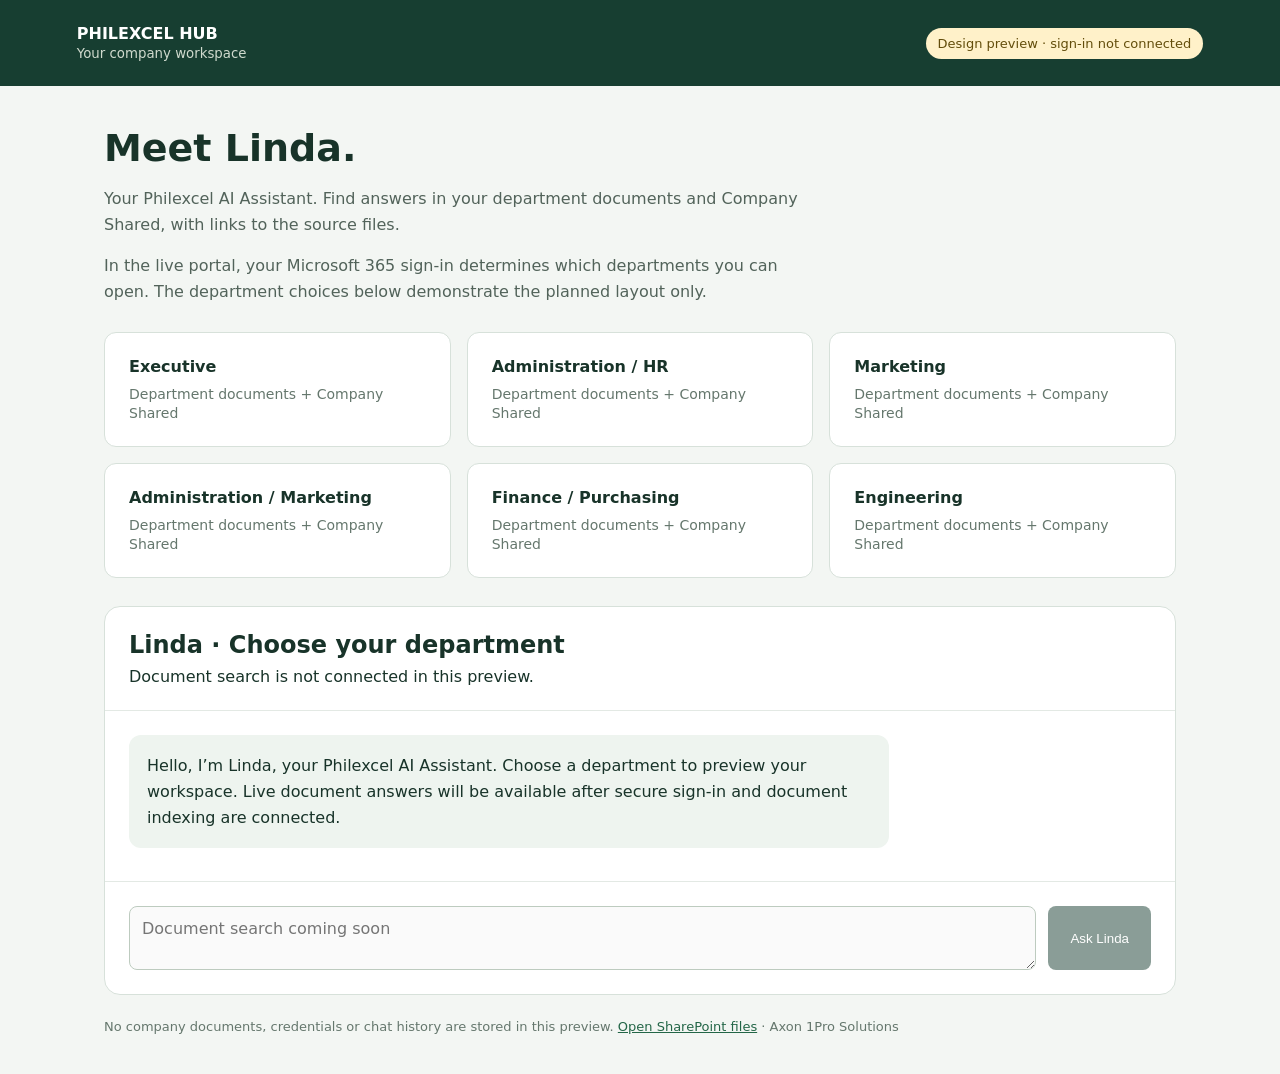
==== linda-preview.html @ a1e99a92 "Add clearly labeled Linda department chat design preview" ====
<!doctype html>
<html lang="en"><head><meta charset="utf-8"><meta name="viewport" content="width=device-width,initial-scale=1"><title>Linda | Philexcel AI Assistant</title>
<style>
:root{font:16px system-ui;color:#183329;background:#f3f6f3}*{box-sizing:border-box}body{margin:0}header{background:#173e31;color:white;padding:24px 6%;display:flex;justify-content:space-between;align-items:center}header small{color:#d0dace}main{max-width:1120px;margin:auto;padding:40px 24px}h1{font-size:38px;margin:0 0 12px}.intro{color:#52635a;max-width:720px;line-height:1.6}.badge{background:#fff1c9;color:#634d0b;padding:8px 12px;border-radius:20px;font-size:13px}.grid{display:grid;grid-template-columns:repeat(3,1fr);gap:16px;margin:28px 0}.dept{background:white;border:1px solid #d7e1da;text-align:left;padding:24px;border-radius:12px;font:inherit;color:inherit;cursor:pointer}.dept:hover,.dept[aria-pressed=true]{border-color:#277351;box-shadow:0 0 0 2px #277351}.dept strong{display:block;margin-bottom:8px}.dept span{font-size:14px;color:#65776d}.chat{background:white;border:1px solid #d7e1da;border-radius:16px;overflow:hidden}.chathead{padding:24px;border-bottom:1px solid #e3e9e4}h2{margin:0 0 8px}.messages{padding:24px;min-height:170px}.message{max-width:760px;line-height:1.6;background:#eef4ef;padding:18px;border-radius:12px;white-space:pre-wrap}.composer{display:flex;gap:12px;padding:24px;border-top:1px solid #e3e9e4}textarea{flex:1;resize:vertical;border:1px solid #bdcbbf;border-radius:8px;padding:12px;font:inherit}button.send{background:#173e31;color:white;border:0;border-radius:8px;padding:12px 22px}button:disabled{opacity:.5}footer{font-size:13px;color:#65776d;margin-top:24px}a{color:#236647}@media(max-width:700px){.grid{grid-template-columns:1fr}header{gap:16px;flex-wrap:wrap}h1{font-size:30px}.composer{flex-direction:column}}
</style></head><body><header><div><strong>PHILEXCEL HUB</strong><br><small>Your company workspace</small></div><span class="badge">Design preview · sign-in not connected</span></header>
<main><h1>Meet Linda.</h1><p class="intro">Your Philexcel AI Assistant. Find answers in your department documents and Company Shared, with links to the source files.</p><p class="intro">In the live portal, your Microsoft 365 sign-in determines which departments you can open. The department choices below demonstrate the planned layout only.</p>
<div class="grid" id="departments"></div>
<section class="chat" aria-label="Linda chat"><div class="chathead"><h2 id="heading">Linda · Choose your department</h2><div id="scope">Document search is not connected in this preview.</div></div>
<div class="messages" aria-live="polite"><div class="message" id="welcome">Hello, I’m Linda, your Philexcel AI Assistant. Choose a department to preview your workspace. Live document answers will be available after secure sign-in and document indexing are connected.</div></div>
<form class="composer"><textarea aria-label="Question for Linda" placeholder="Document search coming soon" disabled></textarea><button class="send" disabled>Ask Linda</button></form></section>
<footer>No company documents, credentials or chat history are stored in this preview. <a href="https://data.philexcel.com" target="_blank" rel="noopener">Open SharePoint files</a> · Axon 1Pro Solutions</footer></main>
<script>
const departments=['Executive','Administration / HR','Marketing','Administration / Marketing','Finance / Purchasing','Engineering'];
const grid=document.querySelector('#departments');
for(const name of departments){const b=document.createElement('button');b.className='dept';b.type='button';b.setAttribute('aria-pressed','false');const title=document.createElement('strong');title.textContent=name;const sub=document.createElement('span');sub.textContent='Department documents + Company Shared';b.append(title,sub);b.addEventListener('click',()=>{for(const item of grid.children)item.setAttribute('aria-pressed','false');b.setAttribute('aria-pressed','true');document.querySelector('#heading').textContent='Linda · '+name;document.querySelector('#scope').textContent='Planned search scope: '+name+' and Company Shared';document.querySelector('#welcome').textContent='Hello, I’m Linda. This is the '+name+' workspace preview. Once connected, I will search documents you are authorized to read and cite the source files. Document search is not active yet.'});grid.append(b)}
document.querySelector('form').addEventListener('submit',e=>e.preventDefault());
</script></body></html>
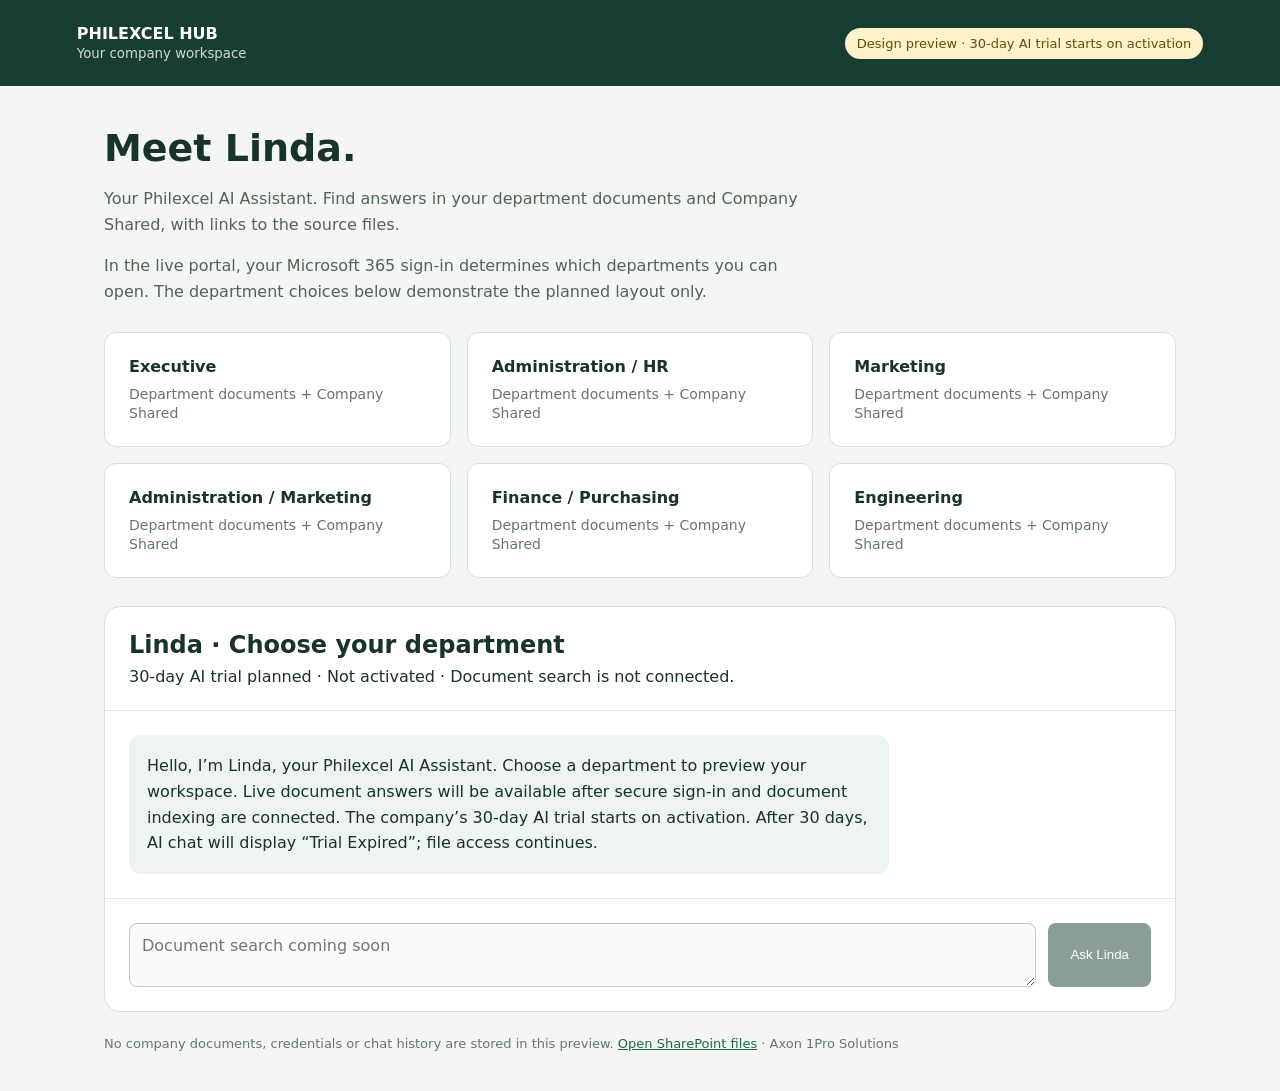
==== commit 82d77832: "Show Linda 30-day trial terms without starting a preview countdown" ====
--- a/linda-preview.html
+++ b/linda-preview.html
@@ -2,11 +2,11 @@
 <html lang="en"><head><meta charset="utf-8"><meta name="viewport" content="width=device-width,initial-scale=1"><title>Linda | Philexcel AI Assistant</title>
 <style>
 :root{font:16px system-ui;color:#183329;background:#f3f6f3}*{box-sizing:border-box}body{margin:0}header{background:#173e31;color:white;padding:24px 6%;display:flex;justify-content:space-between;align-items:center}header small{color:#d0dace}main{max-width:1120px;margin:auto;padding:40px 24px}h1{font-size:38px;margin:0 0 12px}.intro{color:#52635a;max-width:720px;line-height:1.6}.badge{background:#fff1c9;color:#634d0b;padding:8px 12px;border-radius:20px;font-size:13px}.grid{display:grid;grid-template-columns:repeat(3,1fr);gap:16px;margin:28px 0}.dept{background:white;border:1px solid #d7e1da;text-align:left;padding:24px;border-radius:12px;font:inherit;color:inherit;cursor:pointer}.dept:hover,.dept[aria-pressed=true]{border-color:#277351;box-shadow:0 0 0 2px #277351}.dept strong{display:block;margin-bottom:8px}.dept span{font-size:14px;color:#65776d}.chat{background:white;border:1px solid #d7e1da;border-radius:16px;overflow:hidden}.chathead{padding:24px;border-bottom:1px solid #e3e9e4}h2{margin:0 0 8px}.messages{padding:24px;min-height:170px}.message{max-width:760px;line-height:1.6;background:#eef4ef;padding:18px;border-radius:12px;white-space:pre-wrap}.composer{display:flex;gap:12px;padding:24px;border-top:1px solid #e3e9e4}textarea{flex:1;resize:vertical;border:1px solid #bdcbbf;border-radius:8px;padding:12px;font:inherit}button.send{background:#173e31;color:white;border:0;border-radius:8px;padding:12px 22px}button:disabled{opacity:.5}footer{font-size:13px;color:#65776d;margin-top:24px}a{color:#236647}@media(max-width:700px){.grid{grid-template-columns:1fr}header{gap:16px;flex-wrap:wrap}h1{font-size:30px}.composer{flex-direction:column}}
-</style></head><body><header><div><strong>PHILEXCEL HUB</strong><br><small>Your company workspace</small></div><span class="badge">Design preview · sign-in not connected</span></header>
+</style></head><body><header><div><strong>PHILEXCEL HUB</strong><br><small>Your company workspace</small></div><span class="badge">Design preview · 30-day AI trial starts on activation</span></header>
 <main><h1>Meet Linda.</h1><p class="intro">Your Philexcel AI Assistant. Find answers in your department documents and Company Shared, with links to the source files.</p><p class="intro">In the live portal, your Microsoft 365 sign-in determines which departments you can open. The department choices below demonstrate the planned layout only.</p>
 <div class="grid" id="departments"></div>
-<section class="chat" aria-label="Linda chat"><div class="chathead"><h2 id="heading">Linda · Choose your department</h2><div id="scope">Document search is not connected in this preview.</div></div>
-<div class="messages" aria-live="polite"><div class="message" id="welcome">Hello, I’m Linda, your Philexcel AI Assistant. Choose a department to preview your workspace. Live document answers will be available after secure sign-in and document indexing are connected.</div></div>
+<section class="chat" aria-label="Linda chat"><div class="chathead"><h2 id="heading">Linda · Choose your department</h2><div id="scope">30-day AI trial planned · Not activated · Document search is not connected.</div></div>
+<div class="messages" aria-live="polite"><div class="message" id="welcome">Hello, I’m Linda, your Philexcel AI Assistant. Choose a department to preview your workspace. Live document answers will be available after secure sign-in and document indexing are connected. The company’s 30-day AI trial starts on activation. After 30 days, AI chat will display “Trial Expired”; file access continues.</div></div>
 <form class="composer"><textarea aria-label="Question for Linda" placeholder="Document search coming soon" disabled></textarea><button class="send" disabled>Ask Linda</button></form></section>
 <footer>No company documents, credentials or chat history are stored in this preview. <a href="https://data.philexcel.com" target="_blank" rel="noopener">Open SharePoint files</a> · Axon 1Pro Solutions</footer></main>
 <script>
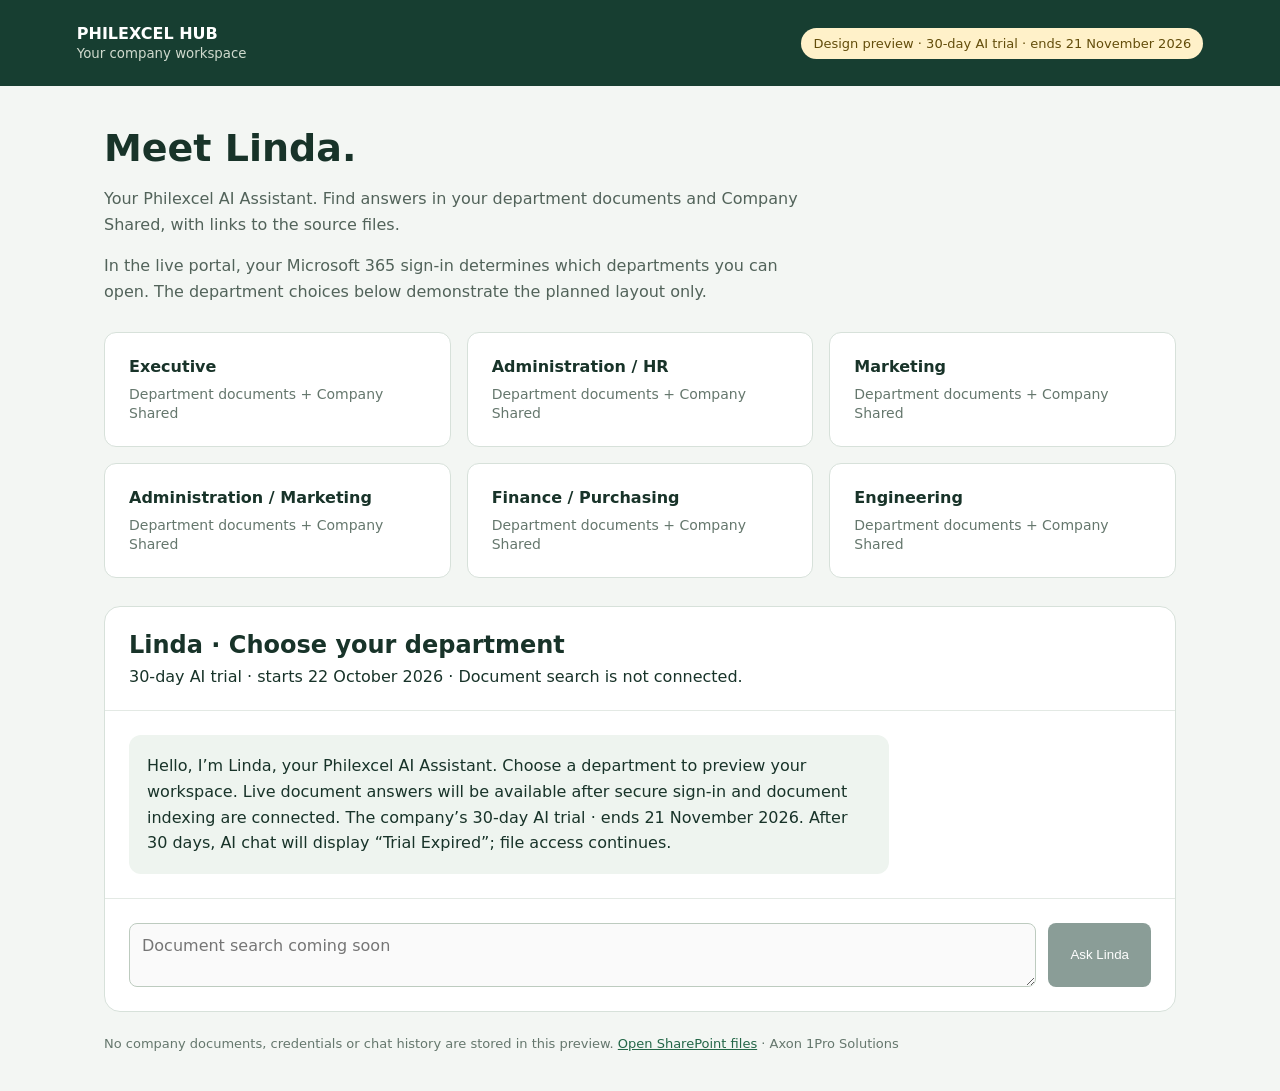
==== commit f851d004: "Implement Linda portal, Executive AI scope, audited admin controls, enrollment helpers and fixed tri" ====
--- a/linda-preview.html
+++ b/linda-preview.html
@@ -2,11 +2,11 @@
 <html lang="en"><head><meta charset="utf-8"><meta name="viewport" content="width=device-width,initial-scale=1"><title>Linda | Philexcel AI Assistant</title>
 <style>
 :root{font:16px system-ui;color:#183329;background:#f3f6f3}*{box-sizing:border-box}body{margin:0}header{background:#173e31;color:white;padding:24px 6%;display:flex;justify-content:space-between;align-items:center}header small{color:#d0dace}main{max-width:1120px;margin:auto;padding:40px 24px}h1{font-size:38px;margin:0 0 12px}.intro{color:#52635a;max-width:720px;line-height:1.6}.badge{background:#fff1c9;color:#634d0b;padding:8px 12px;border-radius:20px;font-size:13px}.grid{display:grid;grid-template-columns:repeat(3,1fr);gap:16px;margin:28px 0}.dept{background:white;border:1px solid #d7e1da;text-align:left;padding:24px;border-radius:12px;font:inherit;color:inherit;cursor:pointer}.dept:hover,.dept[aria-pressed=true]{border-color:#277351;box-shadow:0 0 0 2px #277351}.dept strong{display:block;margin-bottom:8px}.dept span{font-size:14px;color:#65776d}.chat{background:white;border:1px solid #d7e1da;border-radius:16px;overflow:hidden}.chathead{padding:24px;border-bottom:1px solid #e3e9e4}h2{margin:0 0 8px}.messages{padding:24px;min-height:170px}.message{max-width:760px;line-height:1.6;background:#eef4ef;padding:18px;border-radius:12px;white-space:pre-wrap}.composer{display:flex;gap:12px;padding:24px;border-top:1px solid #e3e9e4}textarea{flex:1;resize:vertical;border:1px solid #bdcbbf;border-radius:8px;padding:12px;font:inherit}button.send{background:#173e31;color:white;border:0;border-radius:8px;padding:12px 22px}button:disabled{opacity:.5}footer{font-size:13px;color:#65776d;margin-top:24px}a{color:#236647}@media(max-width:700px){.grid{grid-template-columns:1fr}header{gap:16px;flex-wrap:wrap}h1{font-size:30px}.composer{flex-direction:column}}
-</style></head><body><header><div><strong>PHILEXCEL HUB</strong><br><small>Your company workspace</small></div><span class="badge">Design preview · 30-day AI trial starts on activation</span></header>
+</style></head><body><header><div><strong>PHILEXCEL HUB</strong><br><small>Your company workspace</small></div><span class="badge">Design preview · 30-day AI trial · ends 21 November 2026</span></header>
 <main><h1>Meet Linda.</h1><p class="intro">Your Philexcel AI Assistant. Find answers in your department documents and Company Shared, with links to the source files.</p><p class="intro">In the live portal, your Microsoft 365 sign-in determines which departments you can open. The department choices below demonstrate the planned layout only.</p>
 <div class="grid" id="departments"></div>
-<section class="chat" aria-label="Linda chat"><div class="chathead"><h2 id="heading">Linda · Choose your department</h2><div id="scope">30-day AI trial planned · Not activated · Document search is not connected.</div></div>
-<div class="messages" aria-live="polite"><div class="message" id="welcome">Hello, I’m Linda, your Philexcel AI Assistant. Choose a department to preview your workspace. Live document answers will be available after secure sign-in and document indexing are connected. The company’s 30-day AI trial starts on activation. After 30 days, AI chat will display “Trial Expired”; file access continues.</div></div>
+<section class="chat" aria-label="Linda chat"><div class="chathead"><h2 id="heading">Linda · Choose your department</h2><div id="scope">30-day AI trial · starts 22 October 2026 · Document search is not connected.</div></div>
+<div class="messages" aria-live="polite"><div class="message" id="welcome">Hello, I’m Linda, your Philexcel AI Assistant. Choose a department to preview your workspace. Live document answers will be available after secure sign-in and document indexing are connected. The company’s 30-day AI trial · ends 21 November 2026. After 30 days, AI chat will display “Trial Expired”; file access continues.</div></div>
 <form class="composer"><textarea aria-label="Question for Linda" placeholder="Document search coming soon" disabled></textarea><button class="send" disabled>Ask Linda</button></form></section>
 <footer>No company documents, credentials or chat history are stored in this preview. <a href="https://data.philexcel.com" target="_blank" rel="noopener">Open SharePoint files</a> · Axon 1Pro Solutions</footer></main>
 <script>
